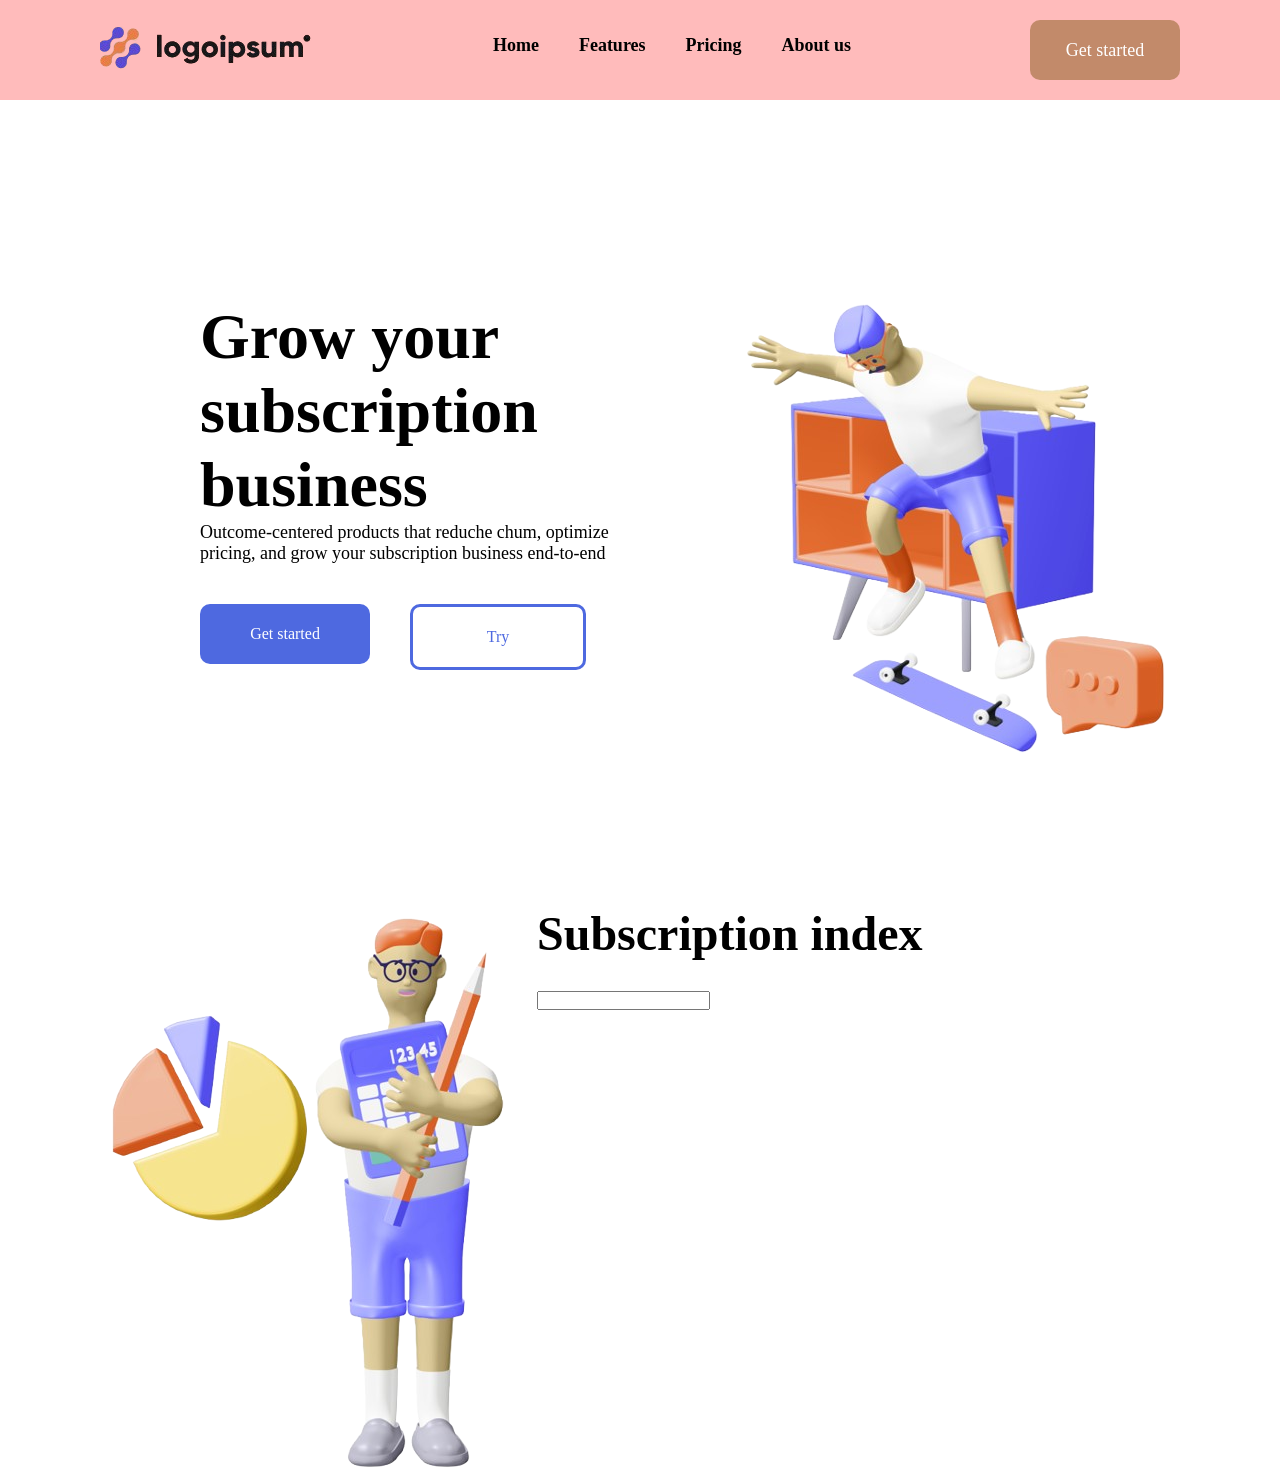
==== logoipsum/index.html @ 02ec1bdb "Logoipsum" ====
<!DOCTYPE html>
<html lang="en">
<head>
    <meta charset="UTF-8">
    <meta name="viewport" content="width=device-width, initial-scale=1.0">
    <title>Logoipsum | Utezhan</title>
    <link rel="stylesheet" href="style.css">
    <link rel="shortcut icon" href="./logo.png" type="image/x-icon">
</head>
<body>
    <div class="nav-bar">
        <div class="nav-logo">
            <img src="./logo.png" alt="logo">
        </div>

        <div class="nav-text">
            <a href="#">Home</a>
            <a href="#">Features</a>
            <a href="#">Pricing</a>
            <a href="#">About us</a>
        </div>

        <div class="nav-btn">
            <a href="#">Get started</a>
        </div>

    </div>

    <div class="hero">
        <div class="hero-text">
            <div class = "hero_block">
                 <div class="hero-text-main">
                <p>Grow your subscription business</p>
            </div>
    
            <div class="hero-text-secondary">
                <p>Outcome-centered products that reduche chum, optimize pricing, and grow your subscription business end-to-end</p>
            </div>
    
            <div class="hero-btn">
                <div class="hero-btn-1">
                    <a href="#">Get started</a>
                </div>
    
                <div class="hero-btn-2">
                    <a href="#">Try</a>
                </div>
            </div>
            </div>
            <div class="hero-picture">
                <img src="./hero.png" alt="hero-pic">
            </div>

        </div>

    </div>

    <div class="mail-part">
        <div class="guy-picture">
            <img src="./email_guy.png" alt="mail guy">
        </div>
        <div class="placeholder">
            <div class="email-text">
                <p>Subscription index</p>
            </div>
    
            <div class="email-label">
                <input type="text" placeholder="">
            </div>
        </div>

    </div>


</body>
</html>
---- logoipsum/style.css ----
* {
    margin: 0;
    padding: 0;
}

.nav-bar {
    background-color: rgba(255, 149, 149, 0.644);
    width: 100%;
    height: 100px;
    display: flex;
    justify-content: space-between;
}

.nav-logo {
    margin-top: 20px;
    margin-left: 100px;
}

.nav-text {
    display: flex;
    margin-top: 35px;
    gap: 40px;
}

.nav-text a{
    text-decoration: none;
    color: black;
    font-size: 18px;
    font-weight: bold;
}

.nav-btn {
    margin-top: 20px;
    margin-right: 100px;
    width: 150px;
    height: 60px;
    background-color: rgb(194, 138, 106);
    display: flex;
    align-items: center;
    justify-content: center;
    border-radius: 10px;
    
}

.nav-btn a{
    color: white;
    font-size: 18px;
    text-decoration: none;
    text-align: center;
    width: 100%;
}

.hero {
    margin: 100px 200px;
    display: flex;
    flex-direction: row;
    gap: 20px;
}

.hero-text {
    margin-top: 100px;
    display: flex;
    justify-content: center;
    margin-inline: auto;

}

.hero-text-main {
    font-size: 4em;
    font-weight: bold;
    display: flex;
    flex-direction: column;
    width: 300px;
}

.hero-text-secondary {
    font-size: 18px;
    width: 450px;
}

.hero-btn {
    margin-top: 40px;
    display: flex;
    gap: 40px;
}

.hero-btn-1 {
    width: 170px;
    height: 60px;
    background-color: rgb(78, 105, 224);
    display: flex;
    align-items: center;
    justify-content: center;
    border-radius: 10px;
}

.hero-btn-1 a {
    text-decoration: none;
    color: white
}

.hero-btn-2 {
    width: 170px;
    height: 60px;
    background-color: rgb(255, 255, 255);
    border-style: solid;
    border-width: 0,5px;
    border-color: rgb(78, 105, 224);
    display: flex;
    align-items: center;
    justify-content: center;
    border-radius: 10px;
}

.hero-btn-2 a{
    text-decoration: none;
    color: rgb(78, 105, 224)
}

.hero-picture {
    margin-left: 90px;
}

.guy-picture {
    margin-left: 100px;
}

.mail-part {
    display: flex;
}

.email-text {
    font-size: 3em;
    font-weight: bold;
}

.placeholder {
    display: flex;
    gap: 30px;
    flex-direction: column;
}
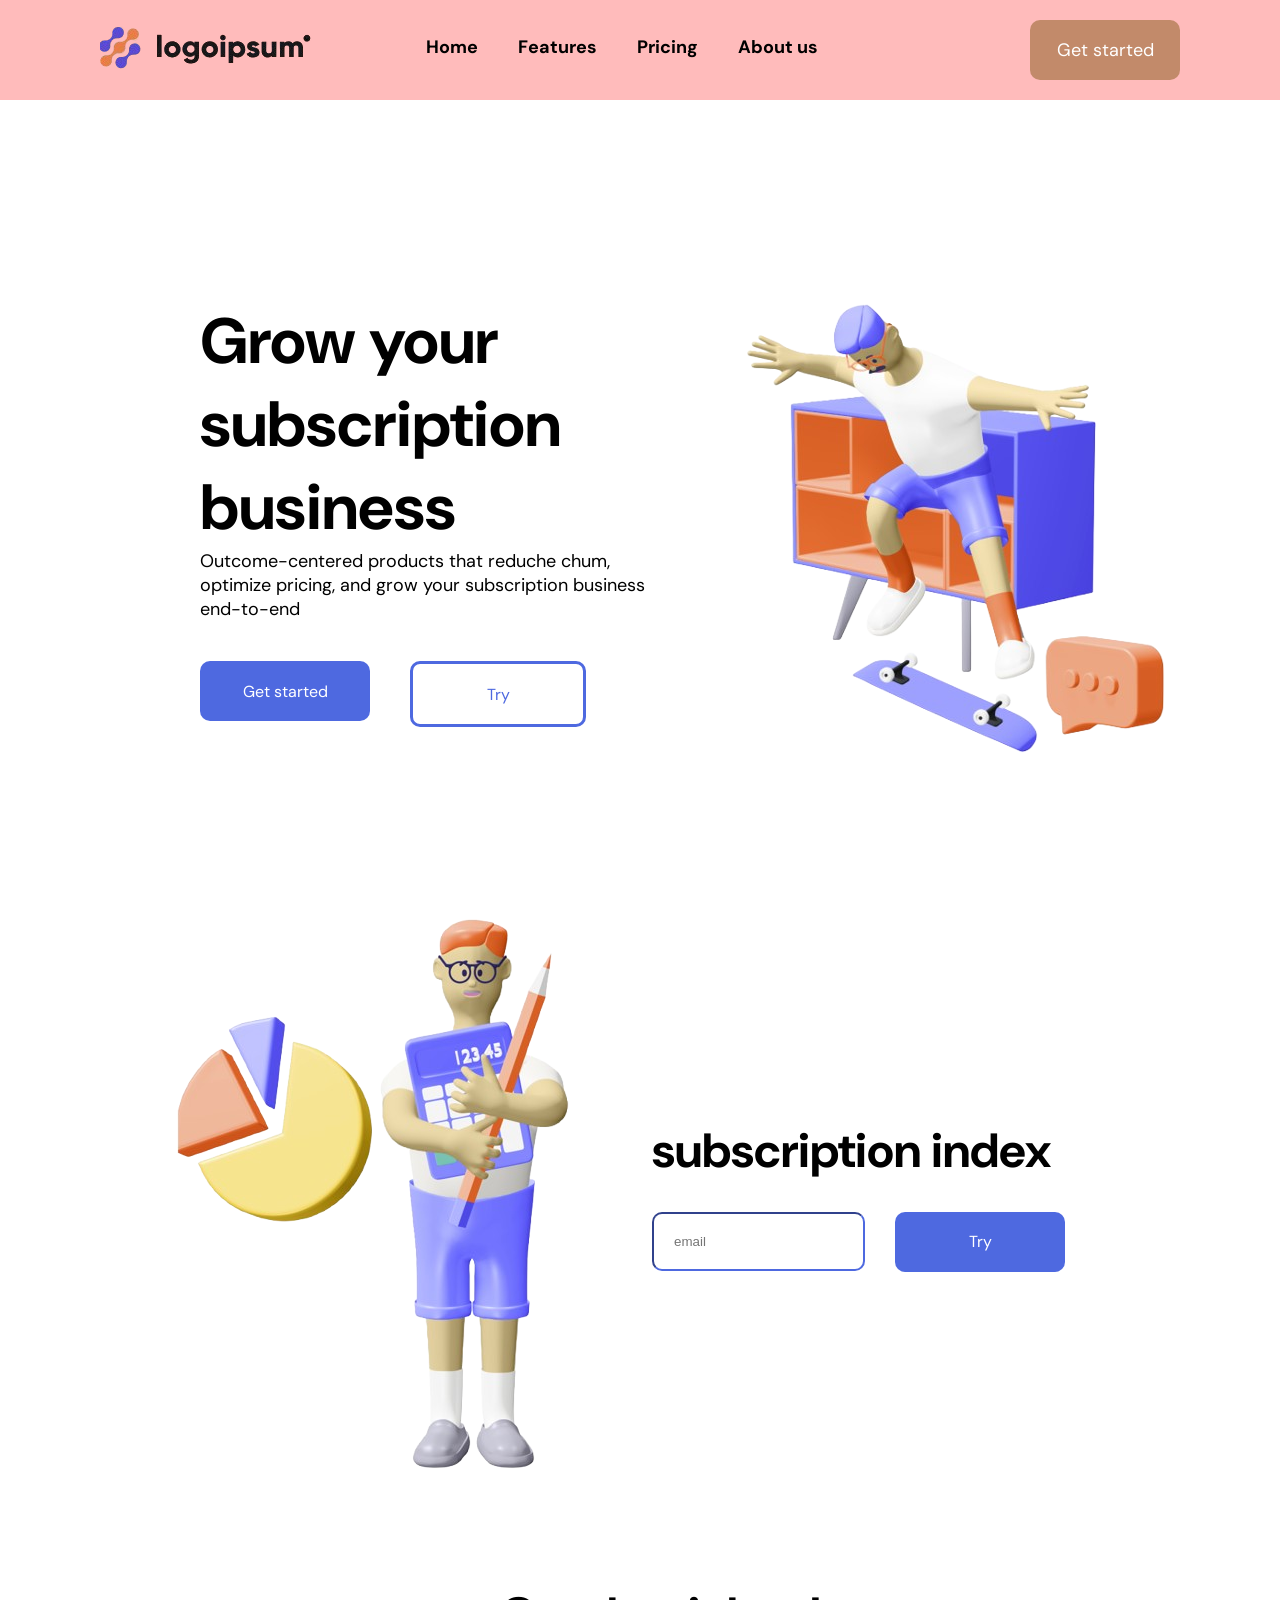
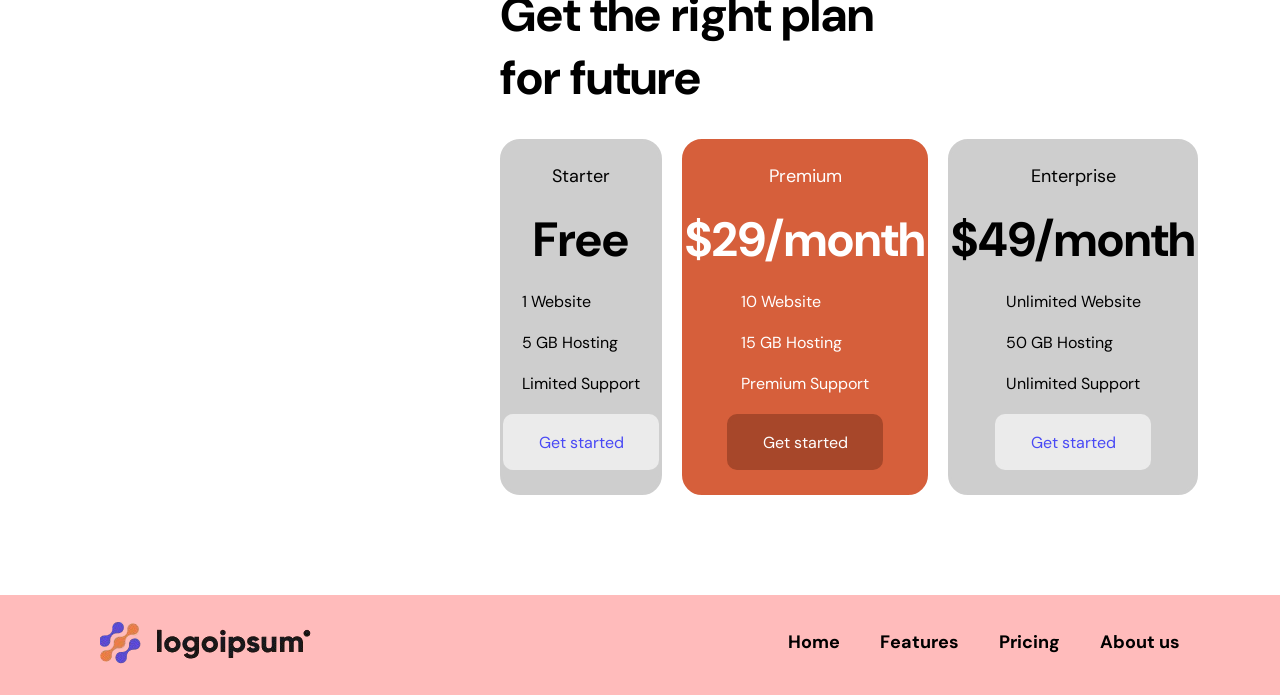
==== commit 72d5a528: "Logoipsum upd3" ====
--- a/logoipsum/index.html
+++ b/logoipsum/index.html
@@ -1,76 +1,154 @@
-<!DOCTYPE html>
-<html lang="en">
-<head>
-    <meta charset="UTF-8">
-    <meta name="viewport" content="width=device-width, initial-scale=1.0">
-    <title>Logoipsum | Utezhan</title>
-    <link rel="stylesheet" href="style.css">
-    <link rel="shortcut icon" href="./logo.png" type="image/x-icon">
-</head>
-<body>
-    <div class="nav-bar">
-        <div class="nav-logo">
-            <img src="./logo.png" alt="logo">
-        </div>
-
-        <div class="nav-text">
-            <a href="#">Home</a>
-            <a href="#">Features</a>
-            <a href="#">Pricing</a>
-            <a href="#">About us</a>
-        </div>
-
-        <div class="nav-btn">
-            <a href="#">Get started</a>
-        </div>
-
-    </div>
-
-    <div class="hero">
-        <div class="hero-text">
-            <div class = "hero_block">
-                 <div class="hero-text-main">
-                <p>Grow your subscription business</p>
-            </div>
-    
-            <div class="hero-text-secondary">
-                <p>Outcome-centered products that reduche chum, optimize pricing, and grow your subscription business end-to-end</p>
-            </div>
-    
-            <div class="hero-btn">
-                <div class="hero-btn-1">
-                    <a href="#">Get started</a>
-                </div>
-    
-                <div class="hero-btn-2">
-                    <a href="#">Try</a>
-                </div>
-            </div>
-            </div>
-            <div class="hero-picture">
-                <img src="./hero.png" alt="hero-pic">
-            </div>
-
-        </div>
-
-    </div>
-
-    <div class="mail-part">
-        <div class="guy-picture">
-            <img src="./email_guy.png" alt="mail guy">
-        </div>
-        <div class="placeholder">
-            <div class="email-text">
-                <p>Subscription index</p>
-            </div>
-    
-            <div class="email-label">
-                <input type="text" placeholder="">
-            </div>
-        </div>
-
-    </div>
-
-
-</body>
+<!DOCTYPE html>
+<html lang="en">
+<head>
+    <meta charset="UTF-8">
+    <meta name="viewport" content="width=device-width, initial-scale=1.0">
+    <title>Logoipsum | Utezhan</title>
+    <link rel="stylesheet" href="style.css">
+    <link rel="shortcut icon" href="./logo.png" type="image/x-icon">
+    <link href="https://fonts.googleapis.com/css2?family=DM+Sans:ital,opsz,wght@0,9..40,100..1000;1,9..40,100..1000&display=swap" rel="stylesheet">
+</head>
+<body>
+    <div class="nav-bar">
+        <div class="nav-logo">
+            <img src="./logo.png" alt="logo">
+        </div>
+
+        <div class="nav-text">
+            <a href="#">Home</a>
+            <a href="#">Features</a>
+            <a href="#">Pricing</a>
+            <a href="#">About us</a>
+        </div>
+
+        <div class="nav-btn">
+            <a href="#">Get started</a>
+        </div>
+
+    </div>
+
+    <div class="hero">
+        <div class="hero-text">
+            <div class = "hero_block">
+                 <div class="hero-text-main">
+                <p>Grow your subscription business</p>
+            </div>
+    
+            <div class="hero-text-secondary">
+                <p>Outcome-centered products that reduche chum, optimize pricing, and grow your subscription business end-to-end</p>
+            </div>
+    
+            <div class="hero-btn">
+                <div class="hero-btn-1">
+                    <a href="#">Get started</a>
+                </div>
+    
+                <div class="hero-btn-2">
+                    <a href="#">Try</a>
+                </div>
+            </div>
+            </div>
+            <div class="hero-picture">
+                <img src="./hero.png" alt="hero-pic">
+            </div>
+
+        </div>
+
+    </div>
+
+   <div class="hero-2">
+    <div class="guy-pic">
+        <img src="./email_guy.png" alt="email_guy">        
+    </div>
+
+    <div class="email-part">
+        <div class="text">
+            <p>subscription index</p>
+        </div>
+        <div class="label">
+            <div class="search">
+                <input type="email" placeholder="email">
+            </div>
+    
+            <div class="btnTry">
+                <a href="#">Try</a>
+            </div>
+        </div>
+
+    </div>
+   </div>
+
+<div class="pricing-main">
+    <div class="pricing-text">
+        <p>Get the right plan for future</p>
+    </div>
+
+    <div class="pricing-cards">
+        <div class="pricing-card-1">
+            <div class="pricing-card-1-name">
+                <p>Starter</p>
+            </div>
+            <div class="pricng-card-1-price">
+                <p>Free</p>
+            </div>
+            <div class="prcing-card-1-properties">
+                <p>1 Website</p>
+                <p>5 GB Hosting</p>
+                <p>Limited Support</p>
+            </div>
+            <div class="pricing-card-1-btn">
+                <a href="#">Get started</a>
+            </div>
+        </div>
+        <div class="pricing-card-2">
+              <div class="pricing-card-2-name">
+                <p>Premium</p>
+            </div>
+            <div class="pricng-card-2-price">
+                <p>$29/month</p>
+            </div>
+            <div class="prcing-card-2-properties">
+                <p>10 Website</p>
+                <p>15 GB Hosting</p>
+                <p>Premium Support</p>
+            </div>
+            <div class="pricing-card-2-btn">
+                <a href="#">Get started</a>
+            </div>
+        </div>
+        <div class="pricing-card-3">
+             <div class="pricing-card-3-name">
+                <p>Enterprise</p>
+            </div>
+            <div class="pricng-card-3-price">
+                <p>$49/month</p>
+            </div>
+            <div class="prcing-card-3-properties">
+                <p>Unlimited Website</p>
+                <p>50 GB Hosting</p>
+                <p>Unlimited Support</p>
+            </div>
+            <div class="pricing-card-3-btn">
+                <a href="#">Get started</a>
+            </div>
+        </div>
+    </div>
+
+</div>
+
+
+    <div class="nav-bar">
+        <div class="nav-logo">
+            <img src="./logo.png" alt="logo">
+        </div>
+
+        <div class="nav-text">
+            <a href="#">Home</a>
+            <a href="#">Features</a>
+            <a href="#">Pricing</a>
+            <a href="#">About us</a>
+        </div>
+    </div>
+
+</body>
 </html>
--- a/logoipsum/style.css
+++ b/logoipsum/style.css
@@ -1,141 +1,411 @@
-* {
-    margin: 0;
-    padding: 0;
-}
-
-.nav-bar {
-    background-color: rgba(255, 149, 149, 0.644);
-    width: 100%;
-    height: 100px;
-    display: flex;
-    justify-content: space-between;
-}
-
-.nav-logo {
-    margin-top: 20px;
-    margin-left: 100px;
-}
-
-.nav-text {
-    display: flex;
-    margin-top: 35px;
-    gap: 40px;
-}
-
-.nav-text a{
-    text-decoration: none;
-    color: black;
-    font-size: 18px;
-    font-weight: bold;
-}
-
-.nav-btn {
-    margin-top: 20px;
-    margin-right: 100px;
-    width: 150px;
-    height: 60px;
-    background-color: rgb(194, 138, 106);
-    display: flex;
-    align-items: center;
-    justify-content: center;
-    border-radius: 10px;
-    
-}
-
-.nav-btn a{
-    color: white;
-    font-size: 18px;
-    text-decoration: none;
-    text-align: center;
-    width: 100%;
-}
-
-.hero {
-    margin: 100px 200px;
-    display: flex;
-    flex-direction: row;
-    gap: 20px;
-}
-
-.hero-text {
-    margin-top: 100px;
-    display: flex;
-    justify-content: center;
-    margin-inline: auto;
-
-}
-
-.hero-text-main {
-    font-size: 4em;
-    font-weight: bold;
-    display: flex;
-    flex-direction: column;
-    width: 300px;
-}
-
-.hero-text-secondary {
-    font-size: 18px;
-    width: 450px;
-}
-
-.hero-btn {
-    margin-top: 40px;
-    display: flex;
-    gap: 40px;
-}
-
-.hero-btn-1 {
-    width: 170px;
-    height: 60px;
-    background-color: rgb(78, 105, 224);
-    display: flex;
-    align-items: center;
-    justify-content: center;
-    border-radius: 10px;
-}
-
-.hero-btn-1 a {
-    text-decoration: none;
-    color: white
-}
-
-.hero-btn-2 {
-    width: 170px;
-    height: 60px;
-    background-color: rgb(255, 255, 255);
-    border-style: solid;
-    border-width: 0,5px;
-    border-color: rgb(78, 105, 224);
-    display: flex;
-    align-items: center;
-    justify-content: center;
-    border-radius: 10px;
-}
-
-.hero-btn-2 a{
-    text-decoration: none;
-    color: rgb(78, 105, 224)
-}
-
-.hero-picture {
-    margin-left: 90px;
-}
-
-.guy-picture {
-    margin-left: 100px;
-}
-
-.mail-part {
-    display: flex;
-}
-
-.email-text {
-    font-size: 3em;
-    font-weight: bold;
-}
-
-.placeholder {
-    display: flex;
-    gap: 30px;
-    flex-direction: column;
-}+* {
+    margin: 0;
+    padding: 0;
+}
+
+body {
+    font-family: 'DM Sans', sans-serif;
+}
+
+
+.nav-bar {
+    background-color: rgba(255, 149, 149, 0.644);
+    width: 100%;
+    height: 100px;
+    display: flex;
+    justify-content: space-between;
+}
+
+.nav-logo {
+    margin-top: 20px;
+    margin-left: 100px;
+}
+
+.nav-text {
+    display: flex;
+    margin-top: 35px;
+    gap: 40px;
+}
+
+.nav-text a{
+    text-decoration: none;
+    color: black;
+    font-size: 18px;
+    font-weight: bold;
+}
+
+.nav-text a:hover {
+    color: rgba(0, 0, 0, 0.671);
+}
+
+.nav-text a:active {
+    color: rgba(0, 0, 0, 0.295);
+}
+
+.nav-btn {
+    margin-top: 20px;
+    margin-right: 100px;
+    width: 150px;
+    height: 60px;
+    background-color: rgb(194, 138, 106);
+    display: flex;
+    align-items: center;
+    justify-content: center;
+    border-radius: 10px;
+    cursor: pointer;
+    
+}
+
+.nav-btn a{
+    color: white;
+    font-size: 18px;
+    text-decoration: none;
+    text-align: center;
+    width: 100%;
+}
+
+.nav-btn a:hover{
+    color: rgb(245, 185, 130);
+}
+
+.nav-text a:active{
+    color: rgb(255, 229, 206);
+}
+
+.hero {
+    margin: 100px 200px;
+    display: flex;
+    flex-direction: row;
+    gap: 20px;
+}
+
+.hero-text {
+    margin-top: 100px;
+    display: flex;
+    justify-content: center;
+    margin-inline: auto;
+
+}
+
+.hero-text-main {
+    font-size: 4em;
+    font-weight: bold;
+    display: flex;
+    flex-direction: column;
+    width: 300px;
+}
+
+.hero-text-secondary {
+    font-size: 18px;
+    width: 450px;
+}
+
+.hero-btn {
+    margin-top: 40px;
+    display: flex;
+    gap: 40px;
+}
+
+.hero-btn-1 {
+    width: 170px;
+    height: 60px;
+    background-color: rgb(78, 105, 224);
+    display: flex;
+    align-items: center;
+    justify-content: center;
+    border-radius: 10px;
+    cursor: pointer;
+}
+
+.hero-btn-1 a {
+    text-decoration: none;
+    color: white
+}
+
+.hero-btn-1:hover{
+    background-color: rgba(28, 50, 148, 0.808);
+}
+
+.hero-btn-2{
+    width: 170px;
+    height: 60px;
+    background-color: rgb(255, 255, 255);
+    border-style: solid;
+    border-width: 0,5px;
+    border-color: rgb(78, 105, 224);
+    display: flex;
+    align-items: center;
+    justify-content: center;
+    border-radius: 10px;
+    cursor: pointer;
+}
+
+.hero-btn-2:hover{
+background-color: rgb(226, 216, 216);
+}
+
+.hero-btn-2 a{
+    text-decoration: none;
+    color: rgb(78, 105, 224)
+}
+
+.hero-picture {
+    margin-left: 90px;
+}
+
+.hero-2 {
+    display: flex;
+    justify-content: center;
+}
+
+.email-part {
+    margin: auto 50px;
+}
+
+.email-text {
+    margin-bottom: 50px;
+}
+
+.email-part .text p{
+    font-size: 3em;
+    font-weight: bold;
+}
+
+.label {
+    display: flex;
+    flex-direction: row;
+    gap: 30px;
+    margin-top: 30px;
+}
+
+.btnTry {
+    width: 170px;
+    height: 60px;
+    background-color: rgb(78, 105, 224);
+    display: flex;
+    align-items: center;
+    justify-content: center;
+    border-radius: 10px;
+    cursor: pointer;
+}
+
+.btnTry:hover{
+    background-color: rgba(28, 50, 148, 0.808);
+}
+
+.btnTry a {
+    text-decoration: none;
+    color: white;
+}
+
+.search input {
+    padding: 20px 20px;
+    border-radius: 10px;
+    border-color: rgb(78, 105, 224);
+}
+
+.search input ::placeholder {
+    font-size: 18px;
+}
+
+.pricing-main {
+    display: flex;
+    margin: 100px 500px;
+    flex-direction: column;
+}
+
+.pricing-text {
+    width: 400px;
+}
+
+.pricing-text p {
+    font-size: 3em;
+    font-weight: bold;
+}
+
+.pricing-cards {
+    display: flex;
+    flex-direction: row;
+    gap: 20px;
+    margin-top: 30px;
+}
+
+.pricing-card-1 {
+    width: 300px;
+    height: 350px;
+    background-color: rgb(206, 206, 206);
+    border-radius: 20px;
+    border-style: solid;
+    border-color: rgb(206, 206, 206);
+    display: flex;
+    flex-direction: column;
+    align-items: center;
+    gap: 20px;
+    justify-content: center;
+}
+
+.pricing-card-1-name p{
+    font-size: 18px;
+}
+
+.pricng-card-1-price{
+    font-size: 3em;
+    font-weight: bold;
+}
+.prcing-card-1-properties{
+    display: flex;
+    gap: 20px;
+    flex-direction: column;
+}
+
+.pricing-card-1-btn{
+    width: 150px;
+    height: 50px;
+    background-color: rgb(235, 235, 235);
+    display: flex;
+    align-items: center;
+    justify-content: center;
+    border-radius: 10px;
+    border-style: solid;
+    border-color: rgb(235, 235, 235);
+    cursor: pointer;
+}
+
+.pricing-card-1-btn:hover{
+    background-color: rgb(255, 255, 255);
+}
+
+.pricing-card-1-btn a{
+    text-decoration: none;
+    color: rgb(73, 73, 245);
+}
+
+.pricing-card-2 {
+    width: 300px;
+    height: 350px;
+    background-color: rgb(214, 95, 59);
+    border-radius: 20px;
+    border-style: solid;
+    border-color: rgb(214, 95, 59);
+    display: flex;
+    flex-direction: column;
+    align-items: center;
+    gap: 20px;
+    justify-content: center;
+}
+
+.pricing-card-2-name p{
+    font-size: 18px;
+    color: white;
+}
+
+.pricng-card-2-price{
+    font-size: 3em;
+    font-weight: bold;
+    color: white;
+}
+.prcing-card-2-properties{
+    display: flex;
+    gap: 20px;
+    flex-direction: column;
+    color: white;
+}
+
+.pricing-card-2-btn{
+    width: 150px;
+    height: 50px;
+    background-color: rgb(167, 71, 42);
+    display: flex;
+    align-items: center;
+    justify-content: center;
+    border-radius: 10px;
+    border-style: solid;
+    border-color: rgb(167, 71, 42);
+    cursor: pointer;
+}
+
+.pricing-card-2-btn:hover{
+    background-color: rgba(167, 71, 42, 0.774);
+}
+
+.pricing-card-2-btn a{
+    text-decoration: none;
+    color: rgb(255, 255, 255);
+}
+
+.pricing-card-3 {
+    width: 300px;
+    height: 350px;
+    background-color: rgb(206, 206, 206);
+    border-radius: 20px;
+    border-style: solid;
+    border-color: rgb(206, 206, 206);
+    display: flex;
+    flex-direction: column;
+    align-items: center;
+    gap: 20px;
+    justify-content: center;
+}
+
+.pricing-card-3-name p{
+    font-size: 18px;
+}
+
+.pricng-card-3-price{
+    font-size: 3em;
+    font-weight: bold;
+}
+.prcing-card-3-properties{
+    display: flex;
+    gap: 20px;
+    flex-direction: column;
+}
+
+.pricing-card-3-btn{
+    width: 150px;
+    height: 50px;
+    background-color: rgb(235, 235, 235);
+    display: flex;
+    align-items: center;
+    justify-content: center;
+    border-radius: 10px;
+    border-style: solid;
+    border-color: rgb(235, 235, 235);
+    cursor: pointer;
+}
+
+.pricing-card-3-btn:hover{
+    background-color: rgb(255, 255, 255);
+}
+
+.pricing-card-3-btn a{
+    text-decoration: none;
+    color: rgb(73, 73, 245);
+}
+
+.nav-bar {
+    background-color: rgba(255, 149, 149, 0.644);
+    width: 100%;
+    height: 100px;
+    display: flex;
+    justify-content: space-between;
+}
+
+.nav-logo {
+    margin-top: 20px;
+    margin-left: 100px;
+}
+
+.nav-text {
+    display: flex;
+    margin-top: 35px;
+    gap: 40px;
+    margin-right: 100px;
+}
+
+.nav-text a{
+    text-decoration: none;
+    color: black;
+    font-size: 18px;
+    font-weight: bold;
+}
